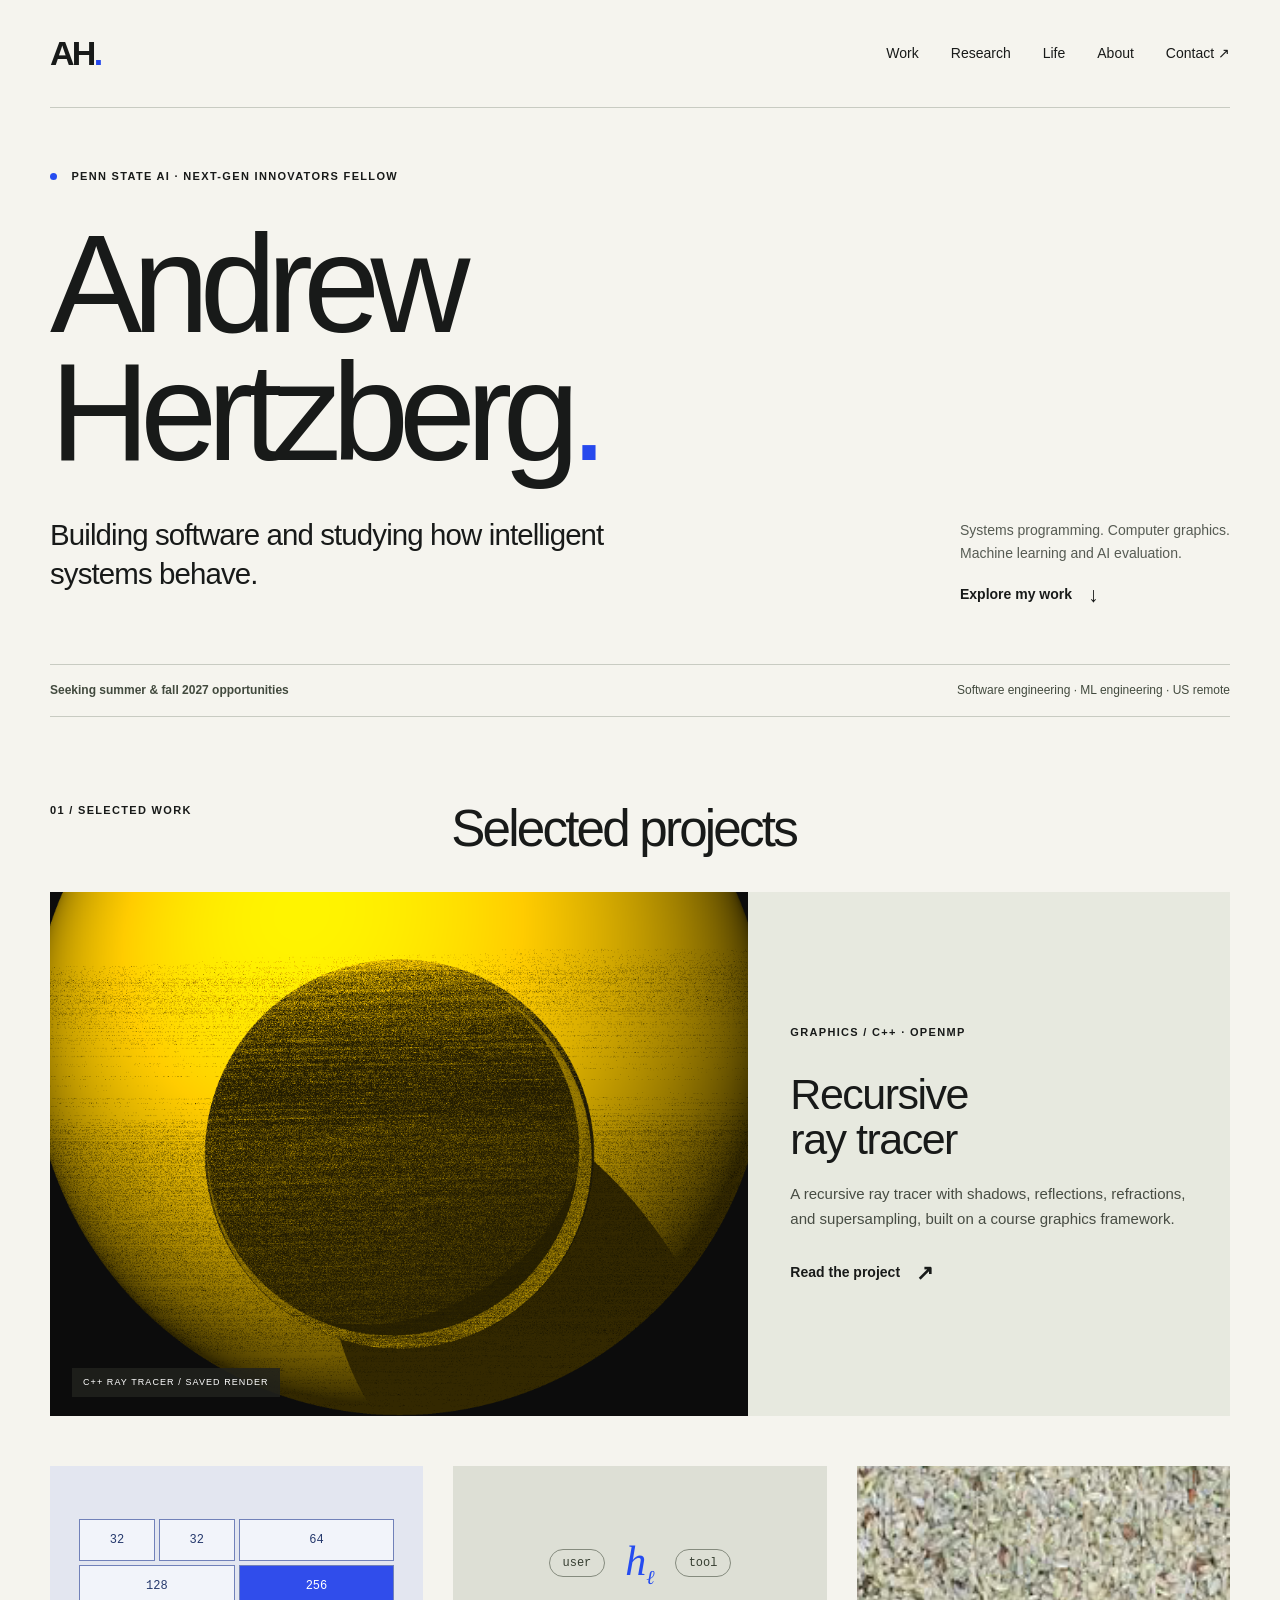
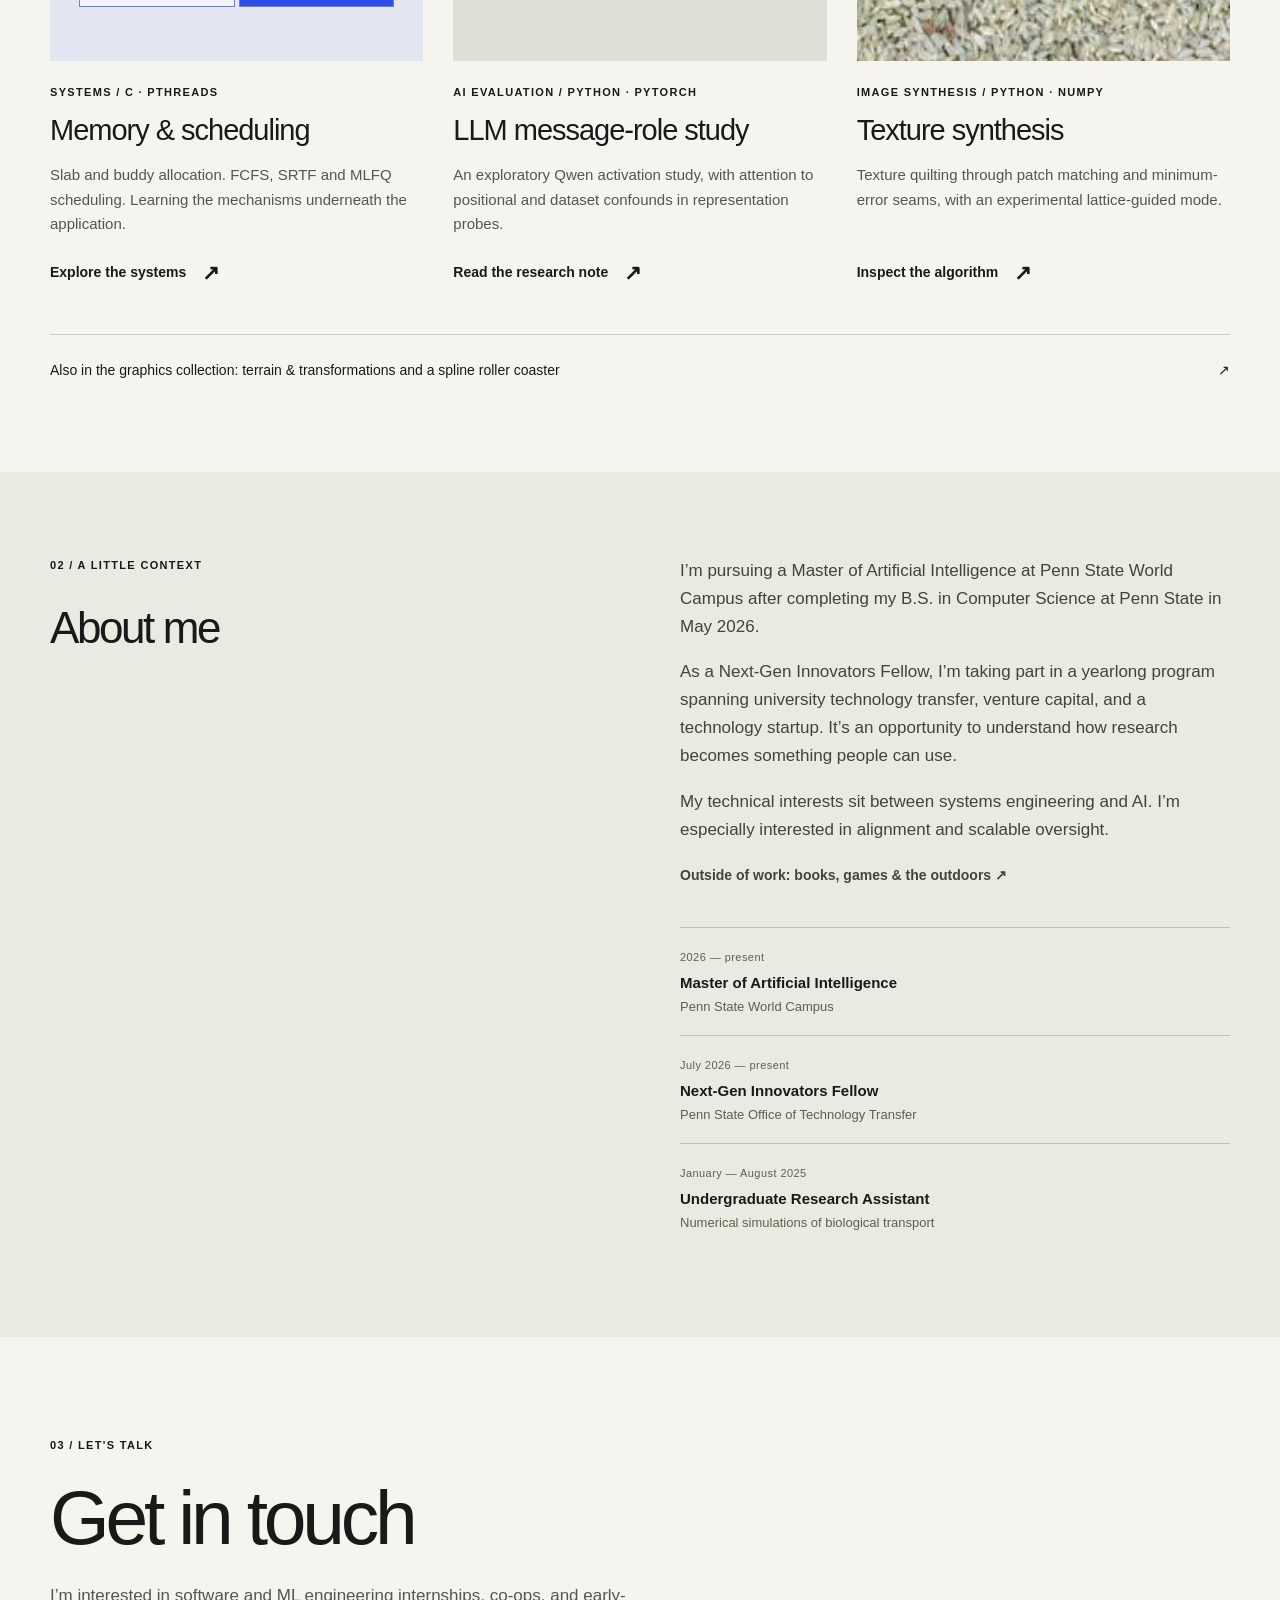
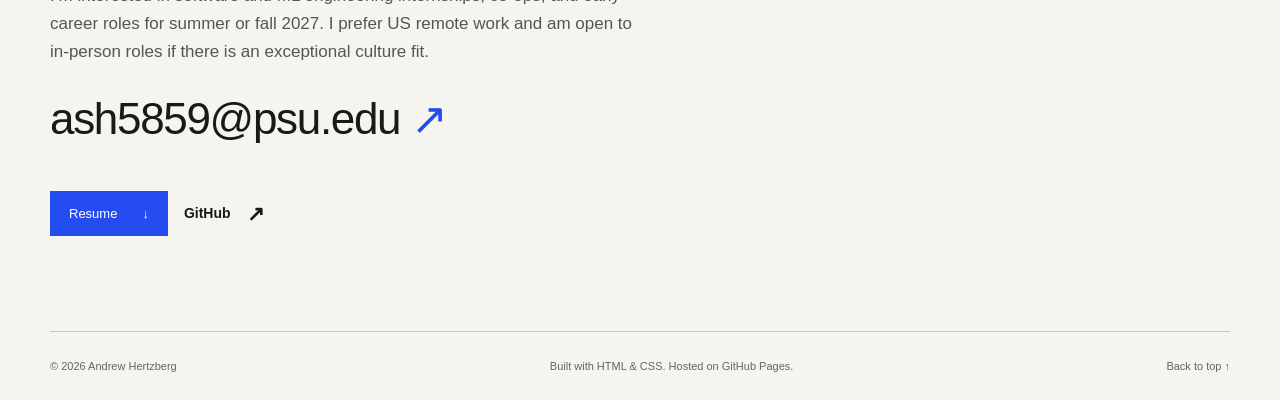
==== index.html @ bea10c71 "Publish curated portfolio with project documentation and verified assets" ====
<!doctype html>
<html lang="en">
<head>
  <meta charset="utf-8"><meta name="viewport" content="width=device-width,initial-scale=1">
  <title>Andrew Hertzberg — Software & AI</title>
  <meta name="description" content="Andrew Hertzberg is a Penn State AI master's student and Next-Gen Innovators Fellow building systems software, graphics, and experiments in AI evaluation.">
  <link rel="canonical" href="https://andrewhertzbergpsu2026.github.io/">
  <meta property="og:title" content="Andrew Hertzberg — Software & AI"><meta property="og:description" content="Systems programming, computer graphics, and empirical AI evaluation."><meta property="og:type" content="website"><meta property="og:image" content="https://andrewhertzbergpsu2026.github.io/assets/glass.png">
  <meta name="theme-color" content="#f5f4ee"><link rel="icon" href="assets/favicon.svg" type="image/svg+xml"><link rel="stylesheet" href="styles.css"><link rel="stylesheet" href="life.css">
</head>
<body>
<a class="skip" href="#main">Skip to content</a>
<header class="site-header wrap"><a class="wordmark" href="./" aria-label="Andrew Hertzberg home">AH<span class="brand-dot">.</span></a><nav aria-label="Main navigation"><a href="#work">Work</a><a href="research.html">Research</a><a href="life.html">Life</a><a href="#about">About</a><a href="#contact">Contact <span aria-hidden="true">↗</span></a></nav></header>
<main id="main">
<section class="hero wrap">
  <p class="eyebrow"><span class="status-dot"></span> Penn State AI · Next-Gen Innovators Fellow</p>
  <h1>Andrew<br>Hertzberg<span class="brand-dot">.</span></h1>
  <div class="hero-bottom"><p class="hero-intro">Building software and studying how intelligent systems behave.</p><div class="hero-note"><p>Systems programming. Computer graphics.<br>Machine learning and AI evaluation.</p><a class="text-link" href="#work">Explore my work <span aria-hidden="true">↓</span></a></div></div>
  <div class="availability"><span>Seeking summer & fall 2027 opportunities</span><span>Software engineering · ML engineering · US remote</span></div>
</section>
<section class="work-section wrap" id="work">
  <div class="section-heading"><p class="eyebrow">01 / Selected work</p><h2>Selected projects</h2></div>
  <article class="featured-project">
    <a class="feature-image" href="work.html#ray-tracer"><img src="assets/glass.png" width="800" height="600" alt="A scene of transparent and reflective objects rendered by my C++ ray tracer"><span class="image-label">C++ RAY TRACER / SAVED RENDER</span></a>
    <div class="feature-copy"><p class="eyebrow">Graphics / C++ · OpenMP</p><h3><a href="work.html#ray-tracer">Recursive<br>ray tracer</a></h3><p>A recursive ray tracer with shadows, reflections, refractions, and supersampling, built on a course graphics framework.</p><a class="text-link" href="work.html#ray-tracer">Read the project <span aria-hidden="true">↗</span></a></div>
  </article>
  <div class="project-grid">
    <article class="project-card"><div class="card-art memory-art" aria-hidden="true"><span>32</span><span>32</span><span>64</span><span>128</span><span>256</span></div><p class="eyebrow">Systems / C · Pthreads</p><h3><a href="work.html#systems">Memory & scheduling</a></h3><p>Slab and buddy allocation. FCFS, SRTF and MLFQ scheduling. Learning the mechanisms underneath the application.</p><a class="text-link" href="work.html#systems">Explore the systems <span aria-hidden="true">↗</span></a></article>
    <article class="project-card"><div class="card-art research-art" aria-hidden="true"><span>user</span><span class="latent">h<sub>ℓ</sub></span><span>tool</span></div><p class="eyebrow">AI evaluation / Python · PyTorch</p><h3><a href="research.html">LLM message-role study</a></h3><p>An exploratory Qwen activation study, with attention to positional and dataset confounds in representation probes.</p><a class="text-link" href="research.html">Read the research note <span aria-hidden="true">↗</span></a></article>
    <article class="project-card"><a class="card-art texture-art" href="work.html#texture"><img src="assets/texture.png" width="256" height="256" alt="A synthesized rice texture generated by patch-based image quilting" loading="lazy"></a><p class="eyebrow">Image synthesis / Python · NumPy</p><h3><a href="work.html#texture">Texture synthesis</a></h3><p>Texture quilting through patch matching and minimum-error seams, with an experimental lattice-guided mode.</p><a class="text-link" href="work.html#texture">Inspect the algorithm <span aria-hidden="true">↗</span></a></article>
  </div>
  <a class="collection-link" href="work.html#graphics">Also in the graphics collection: terrain & transformations and a spline roller coaster <span aria-hidden="true">↗</span></a>
</section>
<section class="about-section" id="about"><div class="wrap about-grid"><div><p class="eyebrow">02 / A little context</p><h2>About me</h2></div><div class="about-copy"><p>I’m pursuing a Master of Artificial Intelligence at Penn State World Campus after completing my B.S. in Computer Science at Penn State in May 2026.</p><p>As a Next-Gen Innovators Fellow, I’m taking part in a yearlong program spanning university technology transfer, venture capital, and a technology startup. It’s an opportunity to understand how research becomes something people can use.</p><p>My technical interests sit between systems engineering and AI. I’m especially interested in alignment and scalable oversight.</p><p><a class="text-link" href="life.html">Outside of work: books, games & the outdoors ↗</a></p><div class="timeline"><div><span>2026 — present</span><strong>Master of Artificial Intelligence</strong><p>Penn State World Campus</p></div><div><span>July 2026 — present</span><strong>Next-Gen Innovators Fellow</strong><p>Penn State Office of Technology Transfer</p></div><div><span>January — August 2025</span><strong>Undergraduate Research Assistant</strong><p>Numerical simulations of biological transport</p></div></div></div></div></section>
<section class="contact-section wrap" id="contact"><p class="eyebrow">03 / Let's talk</p><h2>Get in touch</h2><p>I’m interested in software and ML engineering internships, co-ops, and early-career roles for summer or fall 2027. I prefer US remote work and am open to in-person roles if there is an exceptional culture fit.</p><a class="contact-email" href="mailto:ash5859@psu.edu">ash5859@psu.edu <span aria-hidden="true">↗</span></a><div class="contact-links"><a class="button" href="assets/Andrew_Hertzberg_Resume.pdf">Resume <span aria-hidden="true">↓</span></a><a class="text-link" href="https://github.com/andrewhertzbergpsu2026">GitHub <span aria-hidden="true">↗</span></a></div></section>
</main><footer class="wrap footer"><span>© 2026 Andrew Hertzberg</span><span>Built with HTML & CSS. Hosted on GitHub Pages.</span><a href="#main">Back to top ↑</a></footer>
</body></html>
---- styles.css ----
@font-face{font-family:Fallback;src:local('Arial')}*{box-sizing:border-box}html{scroll-behavior:smooth;scroll-padding-top:36px}body{margin:0;background:#f5f4ee;color:#181a19;font-family:Arial,Helvetica,sans-serif;font-size:17px;line-height:1.65}a{color:inherit;text-decoration-thickness:1px;text-underline-offset:5px}a:hover{color:#254cf0}a:focus-visible,button:focus-visible{outline:3px solid #254cf0;outline-offset:6px}img{max-width:100%;display:block}h1,h2,h3,p{margin-top:0}h1,h2,h3{line-height:1.05;letter-spacing:-.055em}h2{font-size:clamp(34px,4vw,54px);font-weight:500}h3{font-size:29px;font-weight:500;letter-spacing:-.035em}h3 a{text-decoration:none}.wrap{width:min(1180px,calc(100% - 100px));margin-inline:auto}.skip{position:absolute;top:-100px;left:20px;padding:12px;background:#fff;z-index:10}.skip:focus{top:8px}.site-header{height:108px;display:flex;align-items:center;justify-content:space-between;border-bottom:1px solid #c8cbc2}.wordmark{font-size:34px;font-weight:800;letter-spacing:-.08em;text-decoration:none}.brand-dot{color:#2648ed}nav{display:flex;gap:32px;font-size:14px}nav a{text-decoration:none}.hero{padding-top:60px}.eyebrow{font-size:11px;line-height:1.5;letter-spacing:.12em;text-transform:uppercase;font-weight:700}.status-dot{display:inline-block;background:#254cf0;height:7px;width:7px;border-radius:100%;margin-right:10px}.hero h1{font-size:clamp(72px,10.8vw,148px);font-weight:500;line-height:.93;margin:35px 0 38px;letter-spacing:-.07em}.hero-bottom{display:flex;justify-content:space-between;gap:40px;padding-bottom:40px}.hero-intro{font-size:clamp(23px,2.3vw,31px);line-height:1.35;letter-spacing:-.03em}.hero-note{font-size:14px;max-width:355px;padding-top:4px}.hero-note p{color:#565b53;margin-bottom:18px}.text-link{display:inline-flex;align-items:center;gap:16px;font-size:14px;font-weight:600;text-decoration:none}.text-link span{font-size:21px;line-height:1}.availability{border-top:1px solid #c8cbc2;border-bottom:1px solid #c8cbc2;display:flex;justify-content:space-between;gap:20px;padding:16px 0;font-size:12px;color:#424a3e}.availability span:first-child{font-weight:600}.work-section{padding-top:85px;padding-bottom:90px}.section-heading{display:flex;justify-content:space-between;align-items:start;gap:30px;margin-bottom:36px}.section-heading h2{margin:0;width:66%}.featured-project{display:grid;grid-template-columns:1.45fr 1fr;min-height:420px;background:#e7e9df}.feature-image{position:relative;overflow:hidden;display:flex;background:#000;align-items:center}.feature-image img{width:100%;height:100%;object-fit:cover;aspect-ratio:4/3}.image-label{position:absolute;bottom:19px;left:22px;background:#20221dd9;color:white;font-size:9px;letter-spacing:.12em;padding:7px 11px}.feature-copy{padding:48px 42px;display:flex;flex-direction:column;justify-content:center}.feature-copy h3{font-size:43px;margin:20px 0}.feature-copy>p:not(.eyebrow){font-size:15px;color:#474c43}.feature-copy .text-link{margin-top:14px}.project-grid{display:grid;grid-template-columns:repeat(3,1fr);gap:30px;margin-top:50px}.project-card{display:flex;flex-direction:column}.project-card>p:not(.eyebrow){font-size:15px;color:#53574f;margin-bottom:24px}.project-card .eyebrow{margin:23px 0 15px}.project-card h3{margin-bottom:17px}.project-card>.text-link{margin-top:auto}.card-art{height:195px;overflow:hidden;display:flex;align-items:center;justify-content:center}.memory-art{background:#e3e6f0;padding:27px;gap:4px;flex-wrap:wrap;align-content:center;transform:none}.memory-art span{border:1px solid #7181b9;color:#25386c;padding:13px 0;text-align:center;font:12px monospace;width:calc(25% - 4px);background:#f2f4fa}.memory-art span:nth-child(3){width:calc(50% - 4px)}.memory-art span:nth-child(4){width:calc(50% - 4px)}.memory-art span:last-child{width:calc(50% - 4px);background:#304deb;color:#fff}.research-art{background:#dddfd5;gap:20px;color:#363e31;font:12px monospace}.research-art>span:not(.latent){border:1px solid #858b7e;border-radius:30px;padding:6px 13px}.research-art .latent{font:italic 42px Georgia,serif;color:#254cf0}.research-art sub{font-size:20px}.texture-art img{width:100%;height:100%;object-fit:cover}.collection-link{display:flex;justify-content:space-between;gap:20px;border-top:1px solid #c8cbc2;margin-top:50px;padding-top:24px;font-size:14px;text-decoration:none}.about-section{background:#e9ebe2;padding:85px 0}.about-grid{display:grid;grid-template-columns:1fr 1fr;gap:80px}.about-grid h2{font-size:44px;line-height:1.1;margin-top:30px}.about-copy>p{font-size:17px;color:#3e453a}.timeline{margin-top:38px}.timeline>div{border-top:1px solid #bdc3b6;padding:20px 0 5px}.timeline span{font-size:11px;letter-spacing:.04em;display:block;color:#58624f;margin-bottom:5px}.timeline strong{font-size:15px;display:block}.timeline p{font-size:13px;color:#59614f}.contact-section{padding:100px 0 95px}.contact-section h2{font-size:clamp(44px,6vw,78px);margin:24px 0}.contact-section>p:not(.eyebrow){max-width:600px;color:#53584e}.contact-email{font-size:clamp(24px,3.6vw,44px);text-decoration:none;letter-spacing:-.03em}.contact-email span{color:#254cf0}.contact-links{display:flex;align-items:center;gap:16px;flex-wrap:wrap;margin-top:35px}.button{display:inline-flex;align-items:center;gap:25px;background:#254cf0;color:white;font-size:13px;padding:12px 19px;text-decoration:none}.button:hover{background:#1737ba;color:#fff}.button.secondary{background:transparent;color:#252b20;border:1px solid #99a18f}.button.secondary:hover{color:#254cf0;border-color:#254cf0}.footer{border-top:1px solid #c8cbc2;display:flex;justify-content:space-between;gap:25px;padding-block:25px;font-size:11px;color:#62685c}.footer a{text-decoration:none}.page-intro{padding:65px 0 50px;max-width:900px}.page-intro h1{font-size:clamp(55px,7vw,88px);font-weight:500;margin:25px 0}.page-intro>p:last-child{font-size:21px;color:#4d5645;max-width:760px}.case-study{padding:60px 0;border-top:1px solid #c8cbc2;display:grid;grid-template-columns:1fr 2fr;gap:60px}.case-study h2{font-size:38px}.case-study p,.case-study li{font-size:16px;color:#41483b}.case-study .case-main>img{margin:30px 0;max-height:540px;width:100%;object-fit:contain;background:#151714}.case-study h3{font-size:23px;letter-spacing:-.025em;margin:30px 0 12px}.case-study ul{padding-left:20px}.case-meta{font-size:12px;color:#606953}.case-links{display:flex;gap:25px;flex-wrap:wrap;margin-top:22px}.case-caption{font-size:12px!important;color:#707667!important}.article{max-width:780px;padding-bottom:80px}.article h2{font-size:30px;margin-top:40px}.article p,.article li{font-size:17px}.article .evidence-note{border-top:1px solid #c8cbc2;border-bottom:1px solid #c8cbc2;padding:20px 0;font-size:14px;color:#586150}.case-nav{display:flex;flex-wrap:wrap;gap:12px 26px;font-size:14px;padding-bottom:35px}.simple-diagram{display:flex;gap:12px;align-items:center;flex-wrap:wrap;padding:28px 0}.simple-diagram span{font-size:14px;border:1px solid #9ea895;padding:9px 15px}.simple-diagram b{color:#254cf0;font-weight:400}@media(min-width:1500px){.hero h1{font-size:156px}}@media(max-width:900px){.wrap{width:calc(100% - 56px)}.featured-project{grid-template-columns:1.2fr 1fr}.feature-copy{padding:28px}.feature-copy h3{font-size:35px}.project-grid{gap:20px}.project-card h3{font-size:24px}.about-grid{gap:38px}.about-grid h2{font-size:36px}.research-art{gap:8px}.case-study{gap:30px}}@media(max-width:650px){.wrap{width:calc(100% - 40px)}.site-header{height:82px}nav{gap:17px;font-size:12px}.wordmark{font-size:30px}.hero{padding-top:37px}.hero h1{font-size:clamp(60px,15vw,94px);margin:28px 0}.hero .eyebrow{font-size:9px}.hero-bottom{display:block;padding-bottom:20px}.hero-intro{font-size:23px}.hero-note{max-width:100%;display:flex;gap:15px;justify-content:space-between}.hero-note p{font-size:12px}.hero-note .text-link{font-size:12px;gap:8px;align-self:start}.availability{flex-direction:column;gap:4px;font-size:11px}.work-section{padding:55px 0}.section-heading{display:block}.section-heading h2{width:100%;font-size:34px;margin-top:20px}.featured-project{display:flex;flex-direction:column;min-height:0}.feature-image img{height:auto;aspect-ratio:4/3}.feature-copy{padding:30px}.feature-copy h3{font-size:36px;margin:10px 0 18px}.project-grid{grid-template-columns:1fr;gap:38px;margin-top:38px}.card-art{height:215px}.project-card h3{font-size:29px}.project-card .eyebrow{margin-top:18px}.memory-art{padding-inline:45px}.research-art{gap:40px}.texture-art img{object-position:center}.collection-link{font-size:13px;margin-top:35px}.about-section{padding:55px 0}.about-grid{grid-template-columns:1fr;gap:20px}.about-grid h2{margin-top:18px}.contact-section{padding:60px 0}.contact-section h2{font-size:48px}.contact-section>p:not(.eyebrow){font-size:15px}.footer{flex-direction:column;gap:6px}.case-study{grid-template-columns:1fr;gap:15px;padding:40px 0}.case-study h2{margin-bottom:12px}.case-study h3{font-size:25px}.page-intro{padding:40px 0 25px}.page-intro>p:last-child{font-size:18px}.article h2{font-size:29px}.contact-links{gap:14px}.button{font-size:12px;padding:10px 14px;gap:14px}}@media(prefers-reduced-motion:reduce){html{scroll-behavior:auto}}@media print{body{background:#fff}.site-header,.footer,.contact-links,.skip{display:none}.wrap{width:100%}.hero h1{font-size:70px}.featured-project,.project-card,.case-study{break-inside:avoid}.contact-section,.work-section,.about-section{padding:25px 0}}
---- life.css ----
/* The personal page keeps the main site's typography and adds a warmer palette. */
.life-page{background:#f5f1e8}.life-intro{display:grid;grid-template-columns:1.4fr 1fr;align-items:center;gap:65px;padding:70px 0 65px}.life-intro h1{font-size:clamp(55px,6.5vw,88px);font-weight:500;margin:25px 0}.life-intro h1 em,.screen-room h2 em{font-family:Georgia,serif;font-weight:400;color:#705242}.life-intro>div>p:last-child{max-width:500px;font-size:20px;color:#665f53}.landscape{height:350px;position:relative;overflow:hidden;background:#e5ddd0;border-radius:48% 48% 3px 3px;isolation:isolate}.landscape-sun{position:absolute;width:92px;height:92px;border-radius:50%;background:#c8754d;top:48px;right:59px}.landscape-hill{position:absolute;width:145%;height:210px;border-radius:50% 50% 0 0;transform:rotate(-22deg);bottom:-30px;left:-40px}.hill-back{background:#99a58b;bottom:10px;left:-115px;transform:rotate(27deg)}.hill-front{background:#566b58}.landscape-path{position:absolute;width:70px;height:200px;bottom:-90px;left:47%;border:15px solid #d2c5a5;border-radius:50%;transform:rotate(35deg)}.landscape-note{position:absolute;bottom:20px;left:25px;color:#f5f1e8;font:italic 15px Georgia,serif}.life-row{border-top:1px solid #cec6b9;display:grid;grid-template-columns:1fr 1.8fr;gap:70px;padding:55px 0}.life-row h2{font-size:38px}.life-row>div>p{color:#514f46}.reading-room{background:#e7ddc9;padding:45px;margin:8px 0 55px}.reading-heading{max-width:770px}.reading-heading h2{font:italic 52px/1.1 Georgia,serif;letter-spacing:-.045em}.reading-heading p:last-child{color:#595345}.book-shelf{display:grid;grid-template-columns:repeat(3,1fr);gap:22px;margin:32px 0}.book-card{position:relative;min-height:290px;padding:27px 25px;display:flex;flex-direction:column;color:#f8f3e7;text-decoration:none;box-shadow:5px 6px 0 #554a3420;border-left:7px solid #ffffff16;transition:transform .15s}.book-card:hover{transform:translateY(-5px);color:white}.book-card h3{font:34px/1.08 Georgia,serif;letter-spacing:-.035em;margin:auto 0 18px}.book-card>span:not(.book-category):not(.book-arrow){font-size:13px}.book-category{font-size:10px;text-transform:uppercase;letter-spacing:.12em}.book-arrow{position:absolute;right:19px;bottom:22px}.book-ink{background:#304b52}.book-gold{background:#75562a}.book-plum{background:#614553}.more-books{max-width:870px;font-size:16px}.more-books p:last-child{margin-bottom:0}.favorites-list{border-block:1px solid #cec6b9;padding:15px 0}.favorites-list summary{cursor:pointer;font-size:15px;font-weight:600}.favorites-list p{margin:18px 0 4px;font-size:16px}.screen-room{background:#e2e7de;padding:48px;margin-bottom:65px;display:grid;grid-template-columns:1fr 1.5fr;gap:25px 45px}.screen-room h2{font-size:40px}.watch-columns{display:grid;grid-template-columns:1fr 1.4fr;gap:28px}.watch-columns h3{font-size:17px;letter-spacing:0}.watch-columns ul{padding:0;list-style:none;font-size:15px;line-height:1.9}.movie-note{grid-column:1/-1;font:italic 20px Georgia,serif;border-top:1px solid #bbc4b3;margin:5px 0 0;padding-top:23px}.hero-intro{max-width:650px}.hero-note{flex-shrink:0}
@media(max-width:900px){.life-intro{gap:30px}.landscape{height:300px}.book-card{padding:20px 16px}.book-card h3{font-size:28px}.life-row{gap:35px}.screen-room{grid-template-columns:1fr}.book-shelf{gap:14px}}
@media(max-width:650px){.site-header{height:auto;min-height:82px;gap:15px;flex-wrap:wrap;padding-block:17px}.site-header nav{gap:14px;flex-wrap:wrap}.hero-note{flex-shrink:1}.life-intro{grid-template-columns:1fr;padding:40px 0}.life-intro h1{font-size:58px}.landscape{height:240px;max-width:390px;width:100%;margin-inline:auto}.life-row{grid-template-columns:1fr;gap:8px;padding:35px 0}.life-row h2{font-size:34px}.reading-room{padding:25px 20px}.reading-heading h2{font-size:40px}.book-shelf{grid-template-columns:1fr;gap:20px}.book-card{min-height:230px;padding:25px}.book-card h3{font-size:34px}.screen-room{padding:28px 22px;margin-bottom:40px}.screen-room h2{font-size:35px}.watch-columns{grid-template-columns:1fr;gap:12px}.movie-note{font-size:19px;line-height:1.5}}
@media(prefers-reduced-motion:reduce){.book-card{transition:none}.book-card:hover{transform:none}}
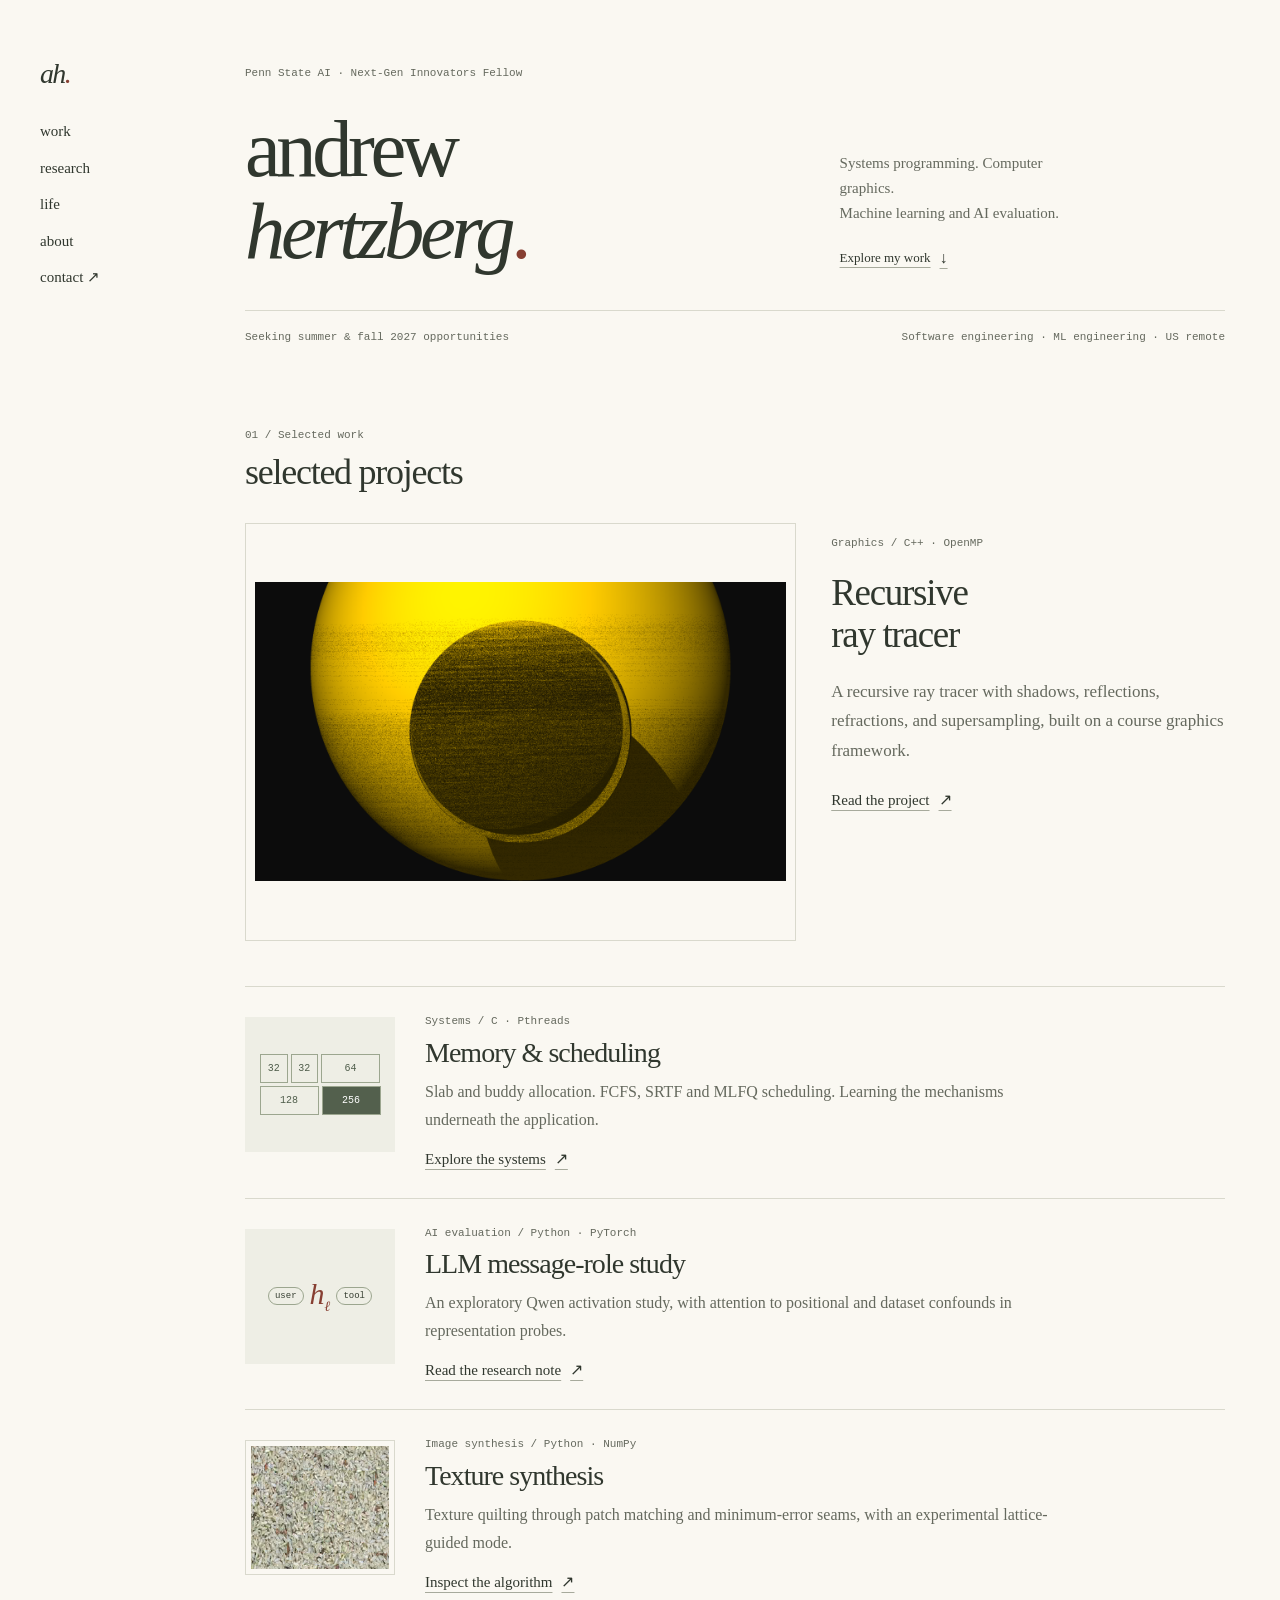
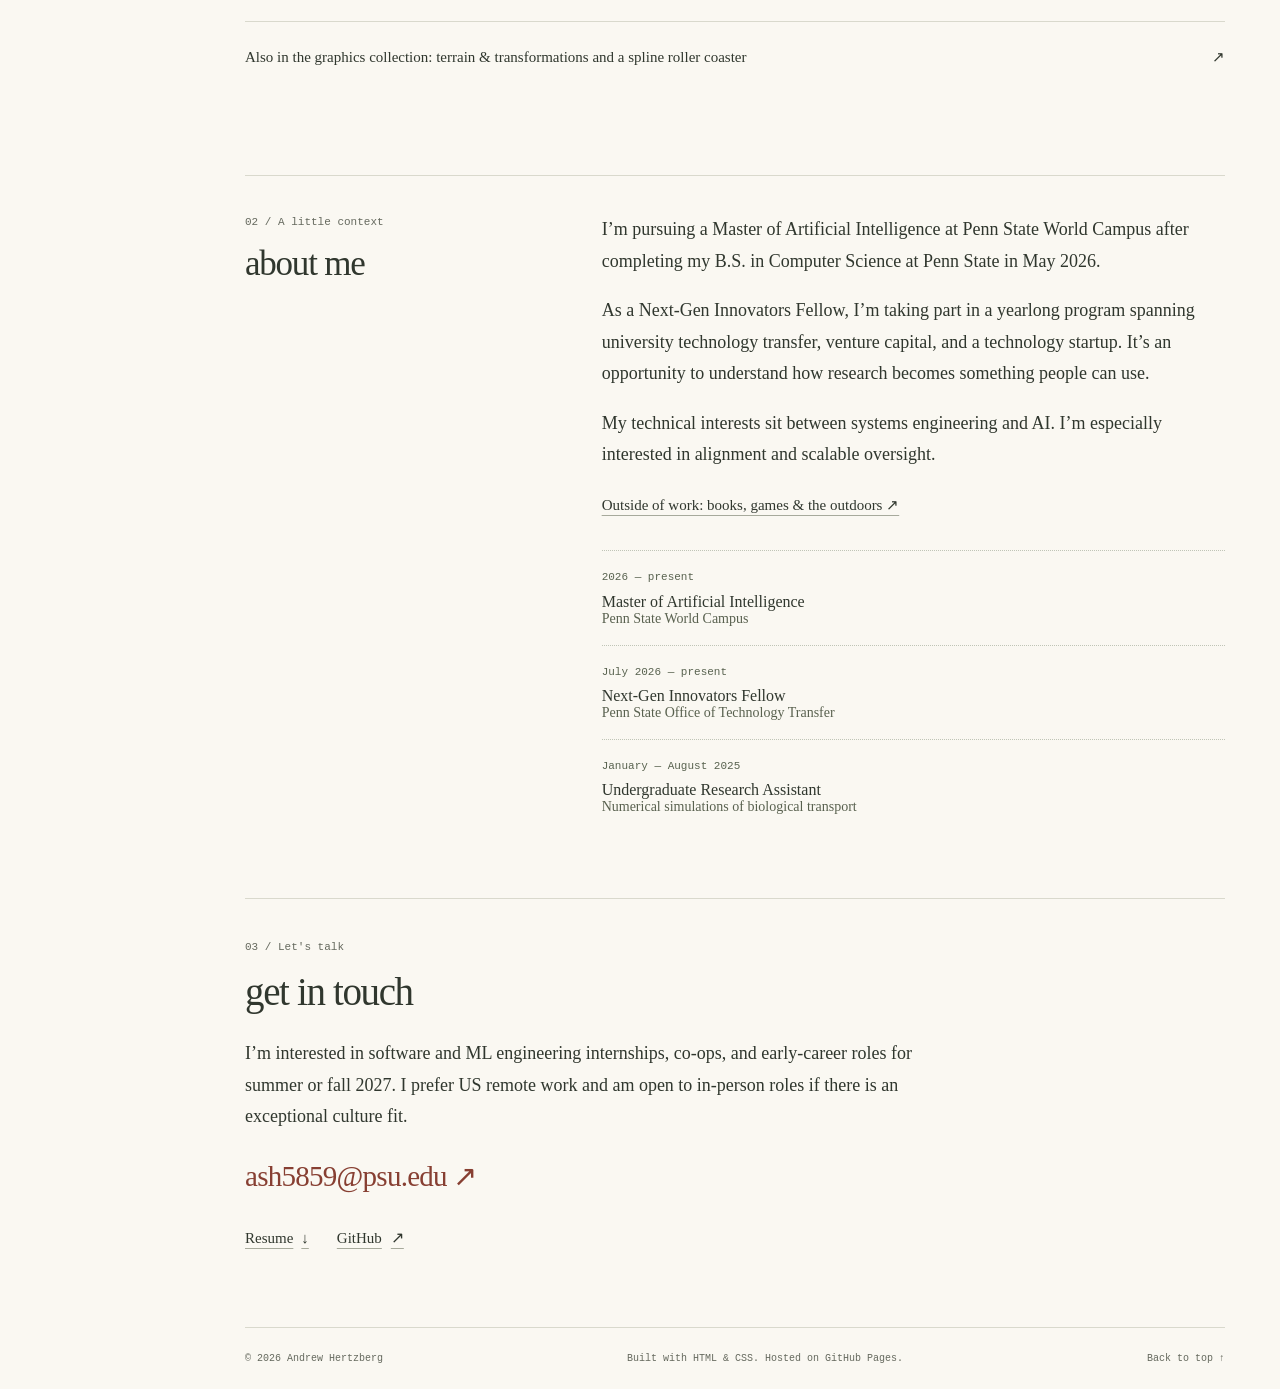
==== commit 888236cd: "Restyle portfolio as a personal reading and project site" ====
--- a/index.html
+++ b/index.html
@@ -6,7 +6,7 @@
   <meta name="description" content="Andrew Hertzberg is a Penn State AI master's student and Next-Gen Innovators Fellow building systems software, graphics, and experiments in AI evaluation.">
   <link rel="canonical" href="https://andrewhertzbergpsu2026.github.io/">
   <meta property="og:title" content="Andrew Hertzberg — Software & AI"><meta property="og:description" content="Systems programming, computer graphics, and empirical AI evaluation."><meta property="og:type" content="website"><meta property="og:image" content="https://andrewhertzbergpsu2026.github.io/assets/glass.png">
-  <meta name="theme-color" content="#f5f4ee"><link rel="icon" href="assets/favicon.svg" type="image/svg+xml"><link rel="stylesheet" href="styles.css"><link rel="stylesheet" href="life.css">
+  <meta name="theme-color" content="#f5f4ee"><link rel="icon" href="assets/favicon.svg" type="image/svg+xml"><link rel="stylesheet" href="styles.css"><link rel="stylesheet" href="life.css"><link rel="stylesheet" href="appearance.css">
 </head>
 <body>
 <a class="skip" href="#main">Skip to content</a>
@@ -14,15 +14,15 @@
 <main id="main">
 <section class="hero wrap">
   <p class="eyebrow"><span class="status-dot"></span> Penn State AI · Next-Gen Innovators Fellow</p>
-  <h1>Andrew<br>Hertzberg<span class="brand-dot">.</span></h1>
-  <div class="hero-bottom"><p class="hero-intro">Building software and studying how intelligent systems behave.</p><div class="hero-note"><p>Systems programming. Computer graphics.<br>Machine learning and AI evaluation.</p><a class="text-link" href="#work">Explore my work <span aria-hidden="true">↓</span></a></div></div>
+  <h1>Andrew<br><span class="surname">Hertzberg</span><span class="brand-dot">.</span></h1>
+  <div class="hero-bottom"><div class="hero-note"><p>Systems programming. Computer graphics.<br>Machine learning and AI evaluation.</p><a class="text-link" href="#work">Explore my work <span aria-hidden="true">↓</span></a></div></div>
   <div class="availability"><span>Seeking summer & fall 2027 opportunities</span><span>Software engineering · ML engineering · US remote</span></div>
 </section>
 <section class="work-section wrap" id="work">
   <div class="section-heading"><p class="eyebrow">01 / Selected work</p><h2>Selected projects</h2></div>
   <article class="featured-project">
     <a class="feature-image" href="work.html#ray-tracer"><img src="assets/glass.png" width="800" height="600" alt="A scene of transparent and reflective objects rendered by my C++ ray tracer"><span class="image-label">C++ RAY TRACER / SAVED RENDER</span></a>
-    <div class="feature-copy"><p class="eyebrow">Graphics / C++ · OpenMP</p><h3><a href="work.html#ray-tracer">Recursive<br>ray tracer</a></h3><p>A recursive ray tracer with shadows, reflections, refractions, and supersampling, built on a course graphics framework.</p><a class="text-link" href="work.html#ray-tracer">Read the project <span aria-hidden="true">↗</span></a></div>
+    <div class="feature-copy"><p class="eyebrow">Graphics / C++ · OpenMP</p><h3><a href="work.html#ray-tracer">Recursive<br> ray tracer</a></h3><p>A recursive ray tracer with shadows, reflections, refractions, and supersampling, built on a course graphics framework.</p><a class="text-link" href="work.html#ray-tracer">Read the project <span aria-hidden="true">↗</span></a></div>
   </article>
   <div class="project-grid">
     <article class="project-card"><div class="card-art memory-art" aria-hidden="true"><span>32</span><span>32</span><span>64</span><span>128</span><span>256</span></div><p class="eyebrow">Systems / C · Pthreads</p><h3><a href="work.html#systems">Memory & scheduling</a></h3><p>Slab and buddy allocation. FCFS, SRTF and MLFQ scheduling. Learning the mechanisms underneath the application.</p><a class="text-link" href="work.html#systems">Explore the systems <span aria-hidden="true">↗</span></a></article>
--- a/appearance.css
+++ b/appearance.css
@@ -0,0 +1,32 @@
+/* Personal-site restyle. Copy lives in the HTML; this file only changes presentation. */
+:root{--paper:#faf8f2;--ink:#30372e;--muted:#65695e;--line:#d9d9cd;--accent:#873f32}
+body,.life-page{background:var(--paper);color:var(--ink);font-family:Georgia,'Times New Roman',serif;font-size:18px;line-height:1.75}
+a:hover{color:var(--accent)}a:focus-visible,summary:focus-visible{outline:2px solid var(--accent);outline-offset:5px}
+h1,h2,h3{font-family:Georgia,'Times New Roman',serif;font-weight:400;letter-spacing:-.035em;line-height:1.14}
+.wrap{width:min(980px,calc(100% - 80px))}
+.site-header{height:100px;border:0;align-items:center}.wordmark{font:italic 28px Georgia,serif;letter-spacing:-.06em;text-transform:lowercase}.brand-dot{color:var(--accent)}
+.site-header nav{font:15px/1.7 Georgia,serif;gap:26px;text-transform:lowercase}.site-header nav a[aria-current=page]{text-decoration:underline;text-decoration-color:var(--accent)}
+.eyebrow,.case-meta,.image-label,.availability,.timeline span,.footer,.book-category{font-family:'Courier New',monospace;font-size:11px;font-weight:400;letter-spacing:0;text-transform:none}
+.eyebrow{color:var(--muted)}.status-dot{display:none}
+.hero{padding-top:55px;display:grid;grid-template-columns:1.4fr 1fr;column-gap:55px}.hero>.eyebrow{grid-column:1/-1;margin-bottom:26px}
+.hero h1{font-size:clamp(64px,6.3vw,88px);font-weight:400;letter-spacing:-.055em;line-height:1.02;text-transform:lowercase;margin:0 0 38px}.hero h1 .surname{font-style:italic}
+.hero-bottom{display:block;align-self:end;padding-bottom:40px}.hero-note{font-size:15px;max-width:260px;line-height:1.65;flex-shrink:1}.hero-note p{color:var(--muted);margin-bottom:20px}.hero-note .text-link{font-size:13px}
+.availability{grid-column:1/-1;border-bottom:0;border-top:1px solid var(--line);padding:17px 0;gap:30px;line-height:1.65;color:var(--muted)}.availability span:first-child{font-weight:400}
+.text-link{font-family:Georgia,serif;font-size:15px;font-weight:400;gap:9px;text-decoration:underline;text-decoration-color:#a7aa9c;text-underline-offset:5px}.text-link span{font-size:16px}
+.work-section{padding:64px 0 70px}.section-heading{display:block;margin-bottom:30px}.section-heading>.eyebrow{margin-bottom:8px}.section-heading h2{width:auto;font-size:36px;text-transform:lowercase}
+.featured-project{grid-template-columns:1.4fr 1fr;gap:35px;background:none;min-height:0}.feature-image{background:none;align-self:start;padding:9px;border:1px solid var(--line)}.feature-image img{height:auto;aspect-ratio:4/3;object-fit:contain}.image-label{position:static;display:none}.feature-copy{padding:12px 0;justify-content:start}.feature-copy h3{font-size:37px;margin:10px 0 20px}.feature-copy>p:not(.eyebrow){font-size:17px;color:var(--muted)}.feature-copy .text-link{margin-top:4px}
+.project-grid{display:block;margin-top:45px}.project-card{display:grid;grid-template-columns:150px 1fr;column-gap:30px;padding:26px 0;border-top:1px solid var(--line)}.project-card .card-art{grid-column:1;grid-row:1/5;height:135px;margin-top:4px}.project-card .eyebrow{grid-column:2;margin:0 0 7px}.project-card h3{grid-column:2;font-size:28px;margin-bottom:9px}.project-card>p:not(.eyebrow){grid-column:2;font-size:16px;margin-bottom:12px;max-width:640px;color:var(--muted)}.project-card>.text-link{grid-column:2;justify-self:start;margin:0}
+.memory-art{background:#eeeee5;padding:18px 12px;gap:3px}.memory-art span{font-size:10px;padding:8px 0;color:#4f5d4b;background:transparent;border-color:#9ca68f}.memory-art span:last-child{background:#53604d;color:white}.research-art{background:#eeeee5;gap:6px}.research-art>span:not(.latent){font-size:9px;padding:3px 6px;border-color:#9ca68f}.research-art .latent{font-size:30px;color:var(--accent)}.research-art sub{font-size:14px}.texture-art{border:1px solid var(--line);padding:5px}.collection-link{border-top:1px solid var(--line);margin-top:0;padding-top:22px;font-size:15px}
+.about-section{background:none;padding:35px 0 65px}.about-grid{border-top:1px solid var(--line);padding-top:38px;grid-template-columns:1fr 2fr;gap:45px}.about-grid h2{font-size:35px;margin-top:14px;text-transform:lowercase}.about-copy>p{font-size:18px;color:var(--ink)}.timeline{margin-top:30px}.timeline>div{border-top:1px dotted #c0c5b7;padding:17px 0 3px}.timeline strong{font:16px Georgia,serif}.timeline p{font:14px Georgia,serif;margin-bottom:15px}
+.contact-section{padding:40px 0 75px;border-top:1px solid var(--line)}.contact-section h2{font-size:39px;margin:14px 0 24px;text-transform:lowercase}.contact-section>p:not(.eyebrow){font-size:18px;max-width:690px;color:var(--ink)}.contact-email{font-size:29px;color:var(--accent);letter-spacing:-.025em}.contact-email span{color:inherit}.contact-links{gap:28px;margin-top:24px}.button{padding:0;background:none;color:var(--ink);font:15px Georgia,serif;text-decoration:underline;text-decoration-color:#a7aa9c;text-underline-offset:5px;gap:8px}.button:hover{background:none;color:var(--accent)}.footer{border-top:1px solid var(--line);font-size:10px;padding-block:22px;color:var(--muted)}
+.page-intro{padding:55px 0 35px;max-width:810px}.page-intro h1{font-size:60px;margin:24px 0;text-transform:lowercase}.page-intro>p:last-child{font-size:21px;line-height:1.65;color:var(--ink)}.case-nav{font-size:14px;gap:12px 25px;padding-bottom:30px}.case-nav a{text-decoration:underline;text-decoration-color:#a7aa9c}.case-study{grid-template-columns:1fr 2.2fr;gap:45px;border-color:var(--line);padding:43px 0}.case-study h2{font-size:31px}.case-study h3{font-size:26px;margin-top:28px}.case-study p,.case-study li{font-size:17px;color:var(--ink)}.case-study .case-main>img{background:none;max-height:460px;border:1px solid var(--line);padding:8px}.case-caption{color:var(--muted)!important;font-size:13px!important;line-height:1.6}.case-meta{font-size:12px!important;color:var(--muted)!important}.simple-diagram{gap:9px;padding:17px 0}.simple-diagram span{font:12px/1.6 'Courier New',monospace;border-color:var(--line);padding:8px}.simple-diagram b{color:var(--accent)}
+.article{max-width:720px;margin-left:60px;padding-bottom:70px}.article p,.article li{font-size:19px;line-height:1.8}.article h2{font-size:29px;letter-spacing:-.025em;margin-top:34px}.article .evidence-note{font-size:15px;border:0;border-left:2px solid #a8b097;padding:0 0 0 20px;color:var(--muted);margin:10px 0 38px}
+.life-intro{display:block;max-width:750px;padding:55px 0 35px}.life-intro h1{font-size:65px;margin:24px 0}.life-intro h1 em{color:var(--accent);font-weight:400}.life-intro>div>p:last-child{font-size:21px;max-width:520px;color:var(--ink)}.landscape{display:none}
+.life-row{grid-template-columns:1fr 2fr;gap:45px;padding:35px 0;border-color:var(--line)}.life-row h2{font-size:31px}.life-row>div>p{color:var(--ink)}.reading-room{background:none;padding:38px 0;margin:0 0 25px;border-top:1px solid var(--line)}.reading-heading{max-width:720px}.reading-heading h2{font:italic 38px/1.2 Georgia,serif;letter-spacing:-.035em;color:var(--ink)}.reading-heading p:last-child{color:var(--ink)}
+.book-shelf{grid-template-columns:1fr;margin:25px 0;gap:0}.book-card{min-height:0;display:grid;grid-template-columns:110px 1fr 100px;align-items:baseline;gap:15px;padding:17px 0;background:none;color:var(--ink);box-shadow:none;border:0;border-top:1px dotted #bfc4b7;transition:none}.book-card:last-child{border-bottom:1px dotted #bfc4b7}.book-card:hover{transform:none;color:var(--accent)}.book-card h3{font:26px/1.35 Georgia,serif;margin:0;letter-spacing:-.025em}.book-card h3 br{display:none}.book-card h3 br:after{content:' '}.book-card .book-category{font-size:11px;color:var(--muted)}.book-card>span:not(.book-category):not(.book-arrow){font:14px Georgia,serif;text-align:right}.book-arrow{display:none}.more-books{max-width:750px;font-size:18px}.favorites-list{border-color:var(--line)}.favorites-list summary{font-weight:400;font-size:16px}.favorites-list p{font-size:17px}
+.screen-room{background:none;padding:35px 0;margin-bottom:45px;border-top:1px solid var(--line);grid-template-columns:1fr 2fr;gap:25px 45px}.screen-room h2{font-size:33px}.watch-columns{gap:25px}.watch-columns h3{font-size:19px}.watch-columns ul{font-size:17px;line-height:1.8}.movie-note{font-size:18px;line-height:1.6;border-color:var(--line)}
+@media(min-width:1100px){body{padding-left:190px}.site-header{position:fixed;top:58px;left:40px;margin:0;width:130px;height:auto;display:block}.site-header .wordmark{display:block;margin-bottom:29px}.site-header nav{display:flex;flex-direction:column;gap:11px}.hero{padding-top:65px}}
+@media(max-width:750px){.wrap{width:calc(100% - 42px)}.site-header{height:auto;min-height:90px;gap:20px;padding:23px 0}.site-header nav{gap:17px;font-size:14px;flex-wrap:wrap}.hero{display:block;padding-top:22px}.hero>.eyebrow{font-size:11px;margin-bottom:22px}.hero h1{font-size:64px;line-height:1.04;margin-bottom:25px}.hero-bottom{padding-bottom:24px}.hero-note{max-width:none;display:flex;gap:20px;justify-content:space-between}.hero-note p{font-size:14px;margin:0}.hero-note .text-link{font-size:13px;align-self:start}.availability{flex-direction:column;gap:4px;font-size:11px}.work-section{padding-top:35px}.section-heading h2{font-size:32px}.featured-project{display:block}.feature-copy{padding:24px 0 0}.feature-copy h3{font-size:32px}.feature-copy h3 br{display:none}.project-grid{margin-top:25px}.project-card{grid-template-columns:85px 1fr;gap:0 18px;padding:24px 0}.project-card .card-art{height:90px}.project-card h3{font-size:24px}.project-card .eyebrow{font-size:10px}.project-card>p:not(.eyebrow){font-size:16px}.memory-art{padding:9px 5px}.memory-art span{font-size:8px;padding:5px 0}.research-art{gap:3px;flex-wrap:wrap;padding:8px}.research-art .latent{font-size:25px}.research-art>span:not(.latent){font-size:8px;padding:2px 3px}.about-grid,.life-row,.case-study,.screen-room{grid-template-columns:1fr;gap:15px}.about-grid{padding-top:27px}.about-grid h2{font-size:32px}.about-section{padding:10px 0 45px}.contact-section{padding:30px 0 50px}.contact-section h2{font-size:34px}.contact-section>p:not(.eyebrow){font-size:18px}.contact-email{font-size:27px}.footer{gap:9px;font-size:10px}.page-intro{padding:25px 0}.page-intro h1{font-size:46px}.page-intro>p:last-child{font-size:20px}.article{margin-left:0}.article p,.article li{font-size:18px}.case-study{padding:30px 0}.life-intro{padding:25px 0}.life-intro h1{font-size:48px}.life-intro>div>p:last-child{font-size:20px}.reading-room{padding:30px 0}.reading-heading h2{font-size:34px}.book-card{grid-template-columns:1fr auto;gap:7px 14px;padding:19px 0}.book-card .book-category{grid-column:1/-1}.book-card h3{font-size:24px}.book-card>span:not(.book-category):not(.book-arrow){font-size:13px}.screen-room{padding:30px 0}.watch-columns{grid-template-columns:1fr 1.3fr;gap:15px}.watch-columns ul{font-size:16px}.movie-note{font-size:17px}}
+@media(max-width:370px){.hero h1{font-size:56px}.hero-note{display:block}.hero-note .text-link{margin-top:15px}.site-header nav{gap:13px}.project-card{grid-template-columns:1fr}.project-card .card-art{display:none}.project-card .eyebrow,.project-card h3,.project-card>p:not(.eyebrow),.project-card>.text-link{grid-column:1}.book-card{grid-template-columns:1fr}.book-card>span:not(.book-category):not(.book-arrow){text-align:left}.watch-columns{grid-template-columns:1fr}.contact-email{font-size:24px}}
+@media(max-width:750px){.hero-note{display:block}.hero-note .text-link{margin-top:15px;white-space:nowrap}}
+@media print{body{padding-left:0;background:white}.site-header{display:none}.hero{display:block}.hero h1{font-size:48px}.article{margin-left:0}.wrap{width:100%}}
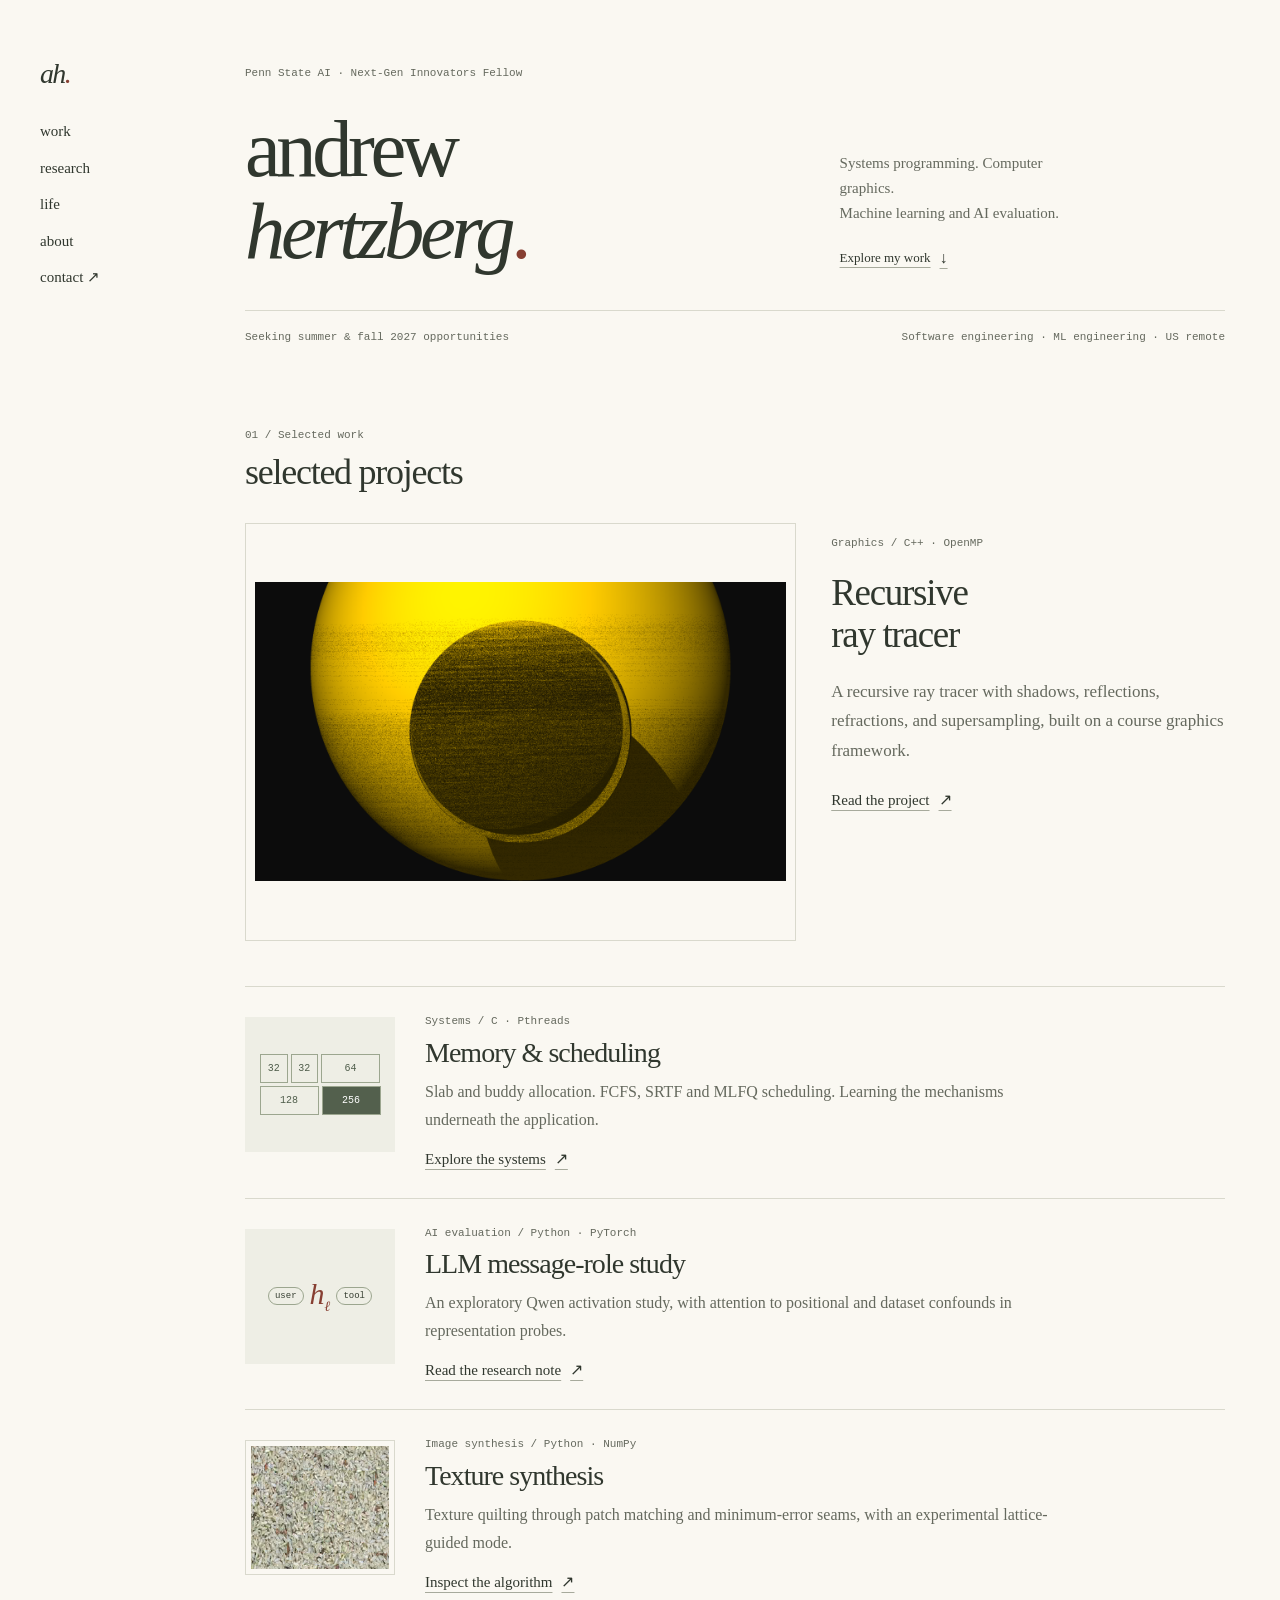
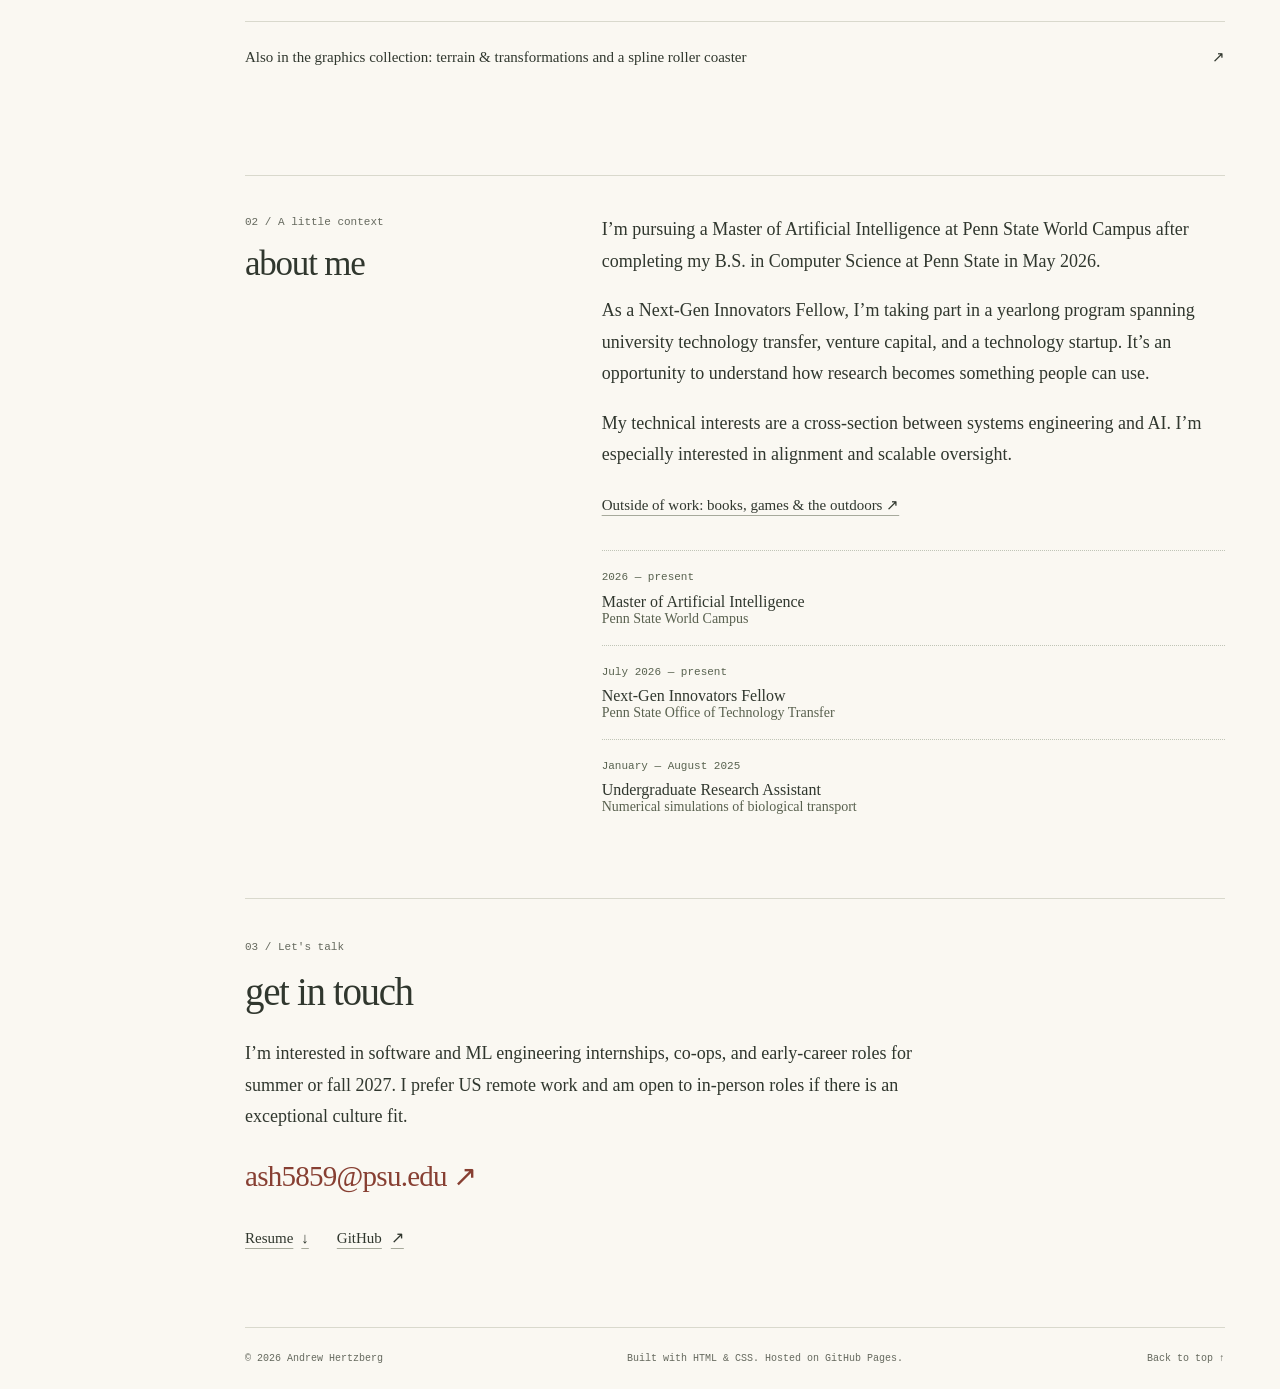
==== commit 0b02e428: "Personalize Life heading, illustration and book labels" ====
--- a/index.html
+++ b/index.html
@@ -31,7 +31,7 @@
   </div>
   <a class="collection-link" href="work.html#graphics">Also in the graphics collection: terrain & transformations and a spline roller coaster <span aria-hidden="true">↗</span></a>
 </section>
-<section class="about-section" id="about"><div class="wrap about-grid"><div><p class="eyebrow">02 / A little context</p><h2>About me</h2></div><div class="about-copy"><p>I’m pursuing a Master of Artificial Intelligence at Penn State World Campus after completing my B.S. in Computer Science at Penn State in May 2026.</p><p>As a Next-Gen Innovators Fellow, I’m taking part in a yearlong program spanning university technology transfer, venture capital, and a technology startup. It’s an opportunity to understand how research becomes something people can use.</p><p>My technical interests sit between systems engineering and AI. I’m especially interested in alignment and scalable oversight.</p><p><a class="text-link" href="life.html">Outside of work: books, games & the outdoors ↗</a></p><div class="timeline"><div><span>2026 — present</span><strong>Master of Artificial Intelligence</strong><p>Penn State World Campus</p></div><div><span>July 2026 — present</span><strong>Next-Gen Innovators Fellow</strong><p>Penn State Office of Technology Transfer</p></div><div><span>January — August 2025</span><strong>Undergraduate Research Assistant</strong><p>Numerical simulations of biological transport</p></div></div></div></div></section>
+<section class="about-section" id="about"><div class="wrap about-grid"><div><p class="eyebrow">02 / A little context</p><h2>About me</h2></div><div class="about-copy"><p>I’m pursuing a Master of Artificial Intelligence at Penn State World Campus after completing my B.S. in Computer Science at Penn State in May 2026.</p><p>As a Next-Gen Innovators Fellow, I’m taking part in a yearlong program spanning university technology transfer, venture capital, and a technology startup. It’s an opportunity to understand how research becomes something people can use.</p><p>My technical interests are a cross-section between systems engineering and AI. I’m especially interested in alignment and scalable oversight.</p><p><a class="text-link" href="life.html">Outside of work: books, games & the outdoors ↗</a></p><div class="timeline"><div><span>2026 — present</span><strong>Master of Artificial Intelligence</strong><p>Penn State World Campus</p></div><div><span>July 2026 — present</span><strong>Next-Gen Innovators Fellow</strong><p>Penn State Office of Technology Transfer</p></div><div><span>January — August 2025</span><strong>Undergraduate Research Assistant</strong><p>Numerical simulations of biological transport</p></div></div></div></div></section>
 <section class="contact-section wrap" id="contact"><p class="eyebrow">03 / Let's talk</p><h2>Get in touch</h2><p>I’m interested in software and ML engineering internships, co-ops, and early-career roles for summer or fall 2027. I prefer US remote work and am open to in-person roles if there is an exceptional culture fit.</p><a class="contact-email" href="mailto:ash5859@psu.edu">ash5859@psu.edu <span aria-hidden="true">↗</span></a><div class="contact-links"><a class="button" href="assets/Andrew_Hertzberg_Resume.pdf">Resume <span aria-hidden="true">↓</span></a><a class="text-link" href="https://github.com/andrewhertzbergpsu2026">GitHub <span aria-hidden="true">↗</span></a></div></section>
 </main><footer class="wrap footer"><span>© 2026 Andrew Hertzberg</span><span>Built with HTML & CSS. Hosted on GitHub Pages.</span><a href="#main">Back to top ↑</a></footer>
 </body></html>
--- a/appearance.css
+++ b/appearance.css
@@ -29,4 +29,7 @@
 @media(max-width:750px){.wrap{width:calc(100% - 42px)}.site-header{height:auto;min-height:90px;gap:20px;padding:23px 0}.site-header nav{gap:17px;font-size:14px;flex-wrap:wrap}.hero{display:block;padding-top:22px}.hero>.eyebrow{font-size:11px;margin-bottom:22px}.hero h1{font-size:64px;line-height:1.04;margin-bottom:25px}.hero-bottom{padding-bottom:24px}.hero-note{max-width:none;display:flex;gap:20px;justify-content:space-between}.hero-note p{font-size:14px;margin:0}.hero-note .text-link{font-size:13px;align-self:start}.availability{flex-direction:column;gap:4px;font-size:11px}.work-section{padding-top:35px}.section-heading h2{font-size:32px}.featured-project{display:block}.feature-copy{padding:24px 0 0}.feature-copy h3{font-size:32px}.feature-copy h3 br{display:none}.project-grid{margin-top:25px}.project-card{grid-template-columns:85px 1fr;gap:0 18px;padding:24px 0}.project-card .card-art{height:90px}.project-card h3{font-size:24px}.project-card .eyebrow{font-size:10px}.project-card>p:not(.eyebrow){font-size:16px}.memory-art{padding:9px 5px}.memory-art span{font-size:8px;padding:5px 0}.research-art{gap:3px;flex-wrap:wrap;padding:8px}.research-art .latent{font-size:25px}.research-art>span:not(.latent){font-size:8px;padding:2px 3px}.about-grid,.life-row,.case-study,.screen-room{grid-template-columns:1fr;gap:15px}.about-grid{padding-top:27px}.about-grid h2{font-size:32px}.about-section{padding:10px 0 45px}.contact-section{padding:30px 0 50px}.contact-section h2{font-size:34px}.contact-section>p:not(.eyebrow){font-size:18px}.contact-email{font-size:27px}.footer{gap:9px;font-size:10px}.page-intro{padding:25px 0}.page-intro h1{font-size:46px}.page-intro>p:last-child{font-size:20px}.article{margin-left:0}.article p,.article li{font-size:18px}.case-study{padding:30px 0}.life-intro{padding:25px 0}.life-intro h1{font-size:48px}.life-intro>div>p:last-child{font-size:20px}.reading-room{padding:30px 0}.reading-heading h2{font-size:34px}.book-card{grid-template-columns:1fr auto;gap:7px 14px;padding:19px 0}.book-card .book-category{grid-column:1/-1}.book-card h3{font-size:24px}.book-card>span:not(.book-category):not(.book-arrow){font-size:13px}.screen-room{padding:30px 0}.watch-columns{grid-template-columns:1fr 1.3fr;gap:15px}.watch-columns ul{font-size:16px}.movie-note{font-size:17px}}
 @media(max-width:370px){.hero h1{font-size:56px}.hero-note{display:block}.hero-note .text-link{margin-top:15px}.site-header nav{gap:13px}.project-card{grid-template-columns:1fr}.project-card .card-art{display:none}.project-card .eyebrow,.project-card h3,.project-card>p:not(.eyebrow),.project-card>.text-link{grid-column:1}.book-card{grid-template-columns:1fr}.book-card>span:not(.book-category):not(.book-arrow){text-align:left}.watch-columns{grid-template-columns:1fr}.contact-email{font-size:24px}}
 @media(max-width:750px){.hero-note{display:block}.hero-note .text-link{margin-top:15px;white-space:nowrap}}
+.life-intro{display:grid;grid-template-columns:1.4fr 1fr;max-width:none;gap:30px;align-items:center}.life-picture{display:block;width:100%;max-width:390px;justify-self:end}.book-card{grid-template-columns:240px 1fr 100px}.book-card .book-category{text-transform:none;letter-spacing:0;font-size:12px;line-height:1.6}
+@media(max-width:750px){.life-intro{grid-template-columns:1fr;gap:8px}.life-picture{width:75%;max-width:300px;justify-self:center}.book-card{grid-template-columns:1fr auto}.book-card .book-category{grid-column:1/-1}}
+@media(max-width:370px){.book-card{grid-template-columns:1fr}}
 @media print{body{padding-left:0;background:white}.site-header{display:none}.hero{display:block}.hero h1{font-size:48px}.article{margin-left:0}.wrap{width:100%}}
